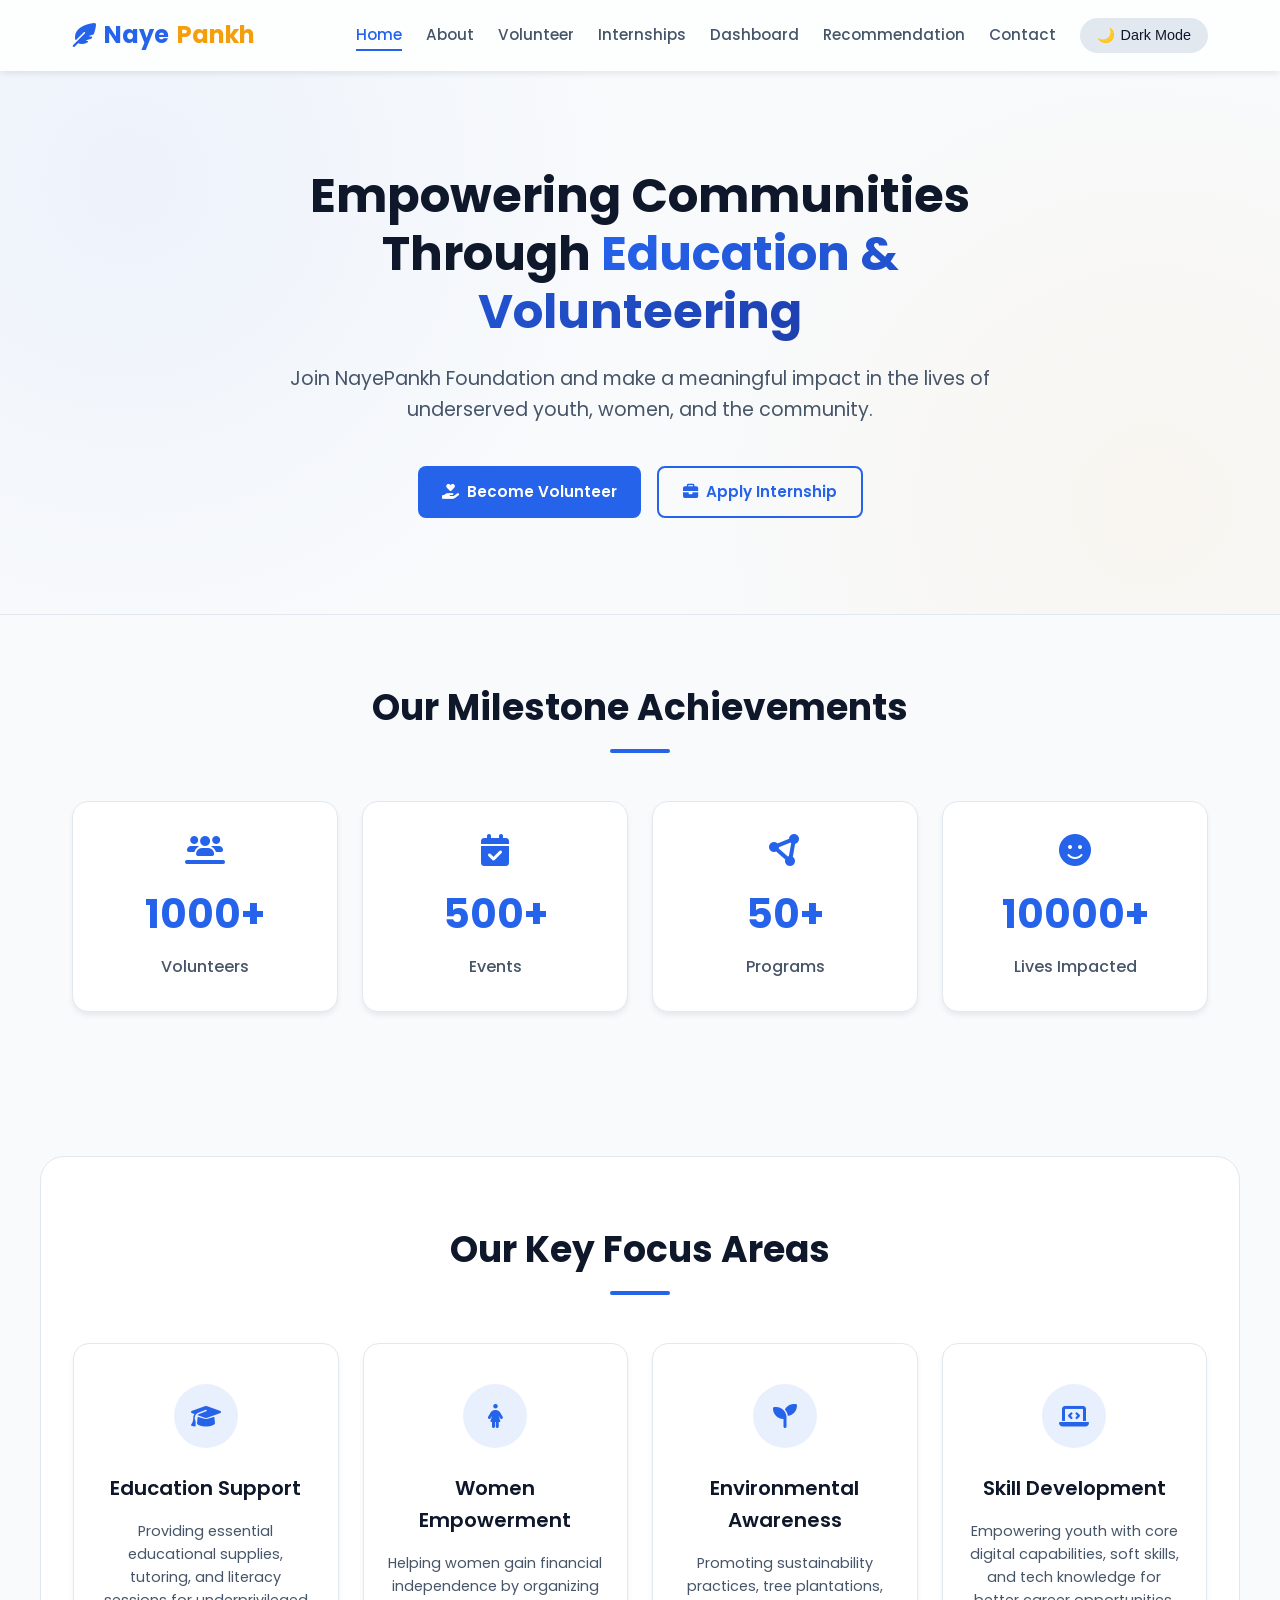
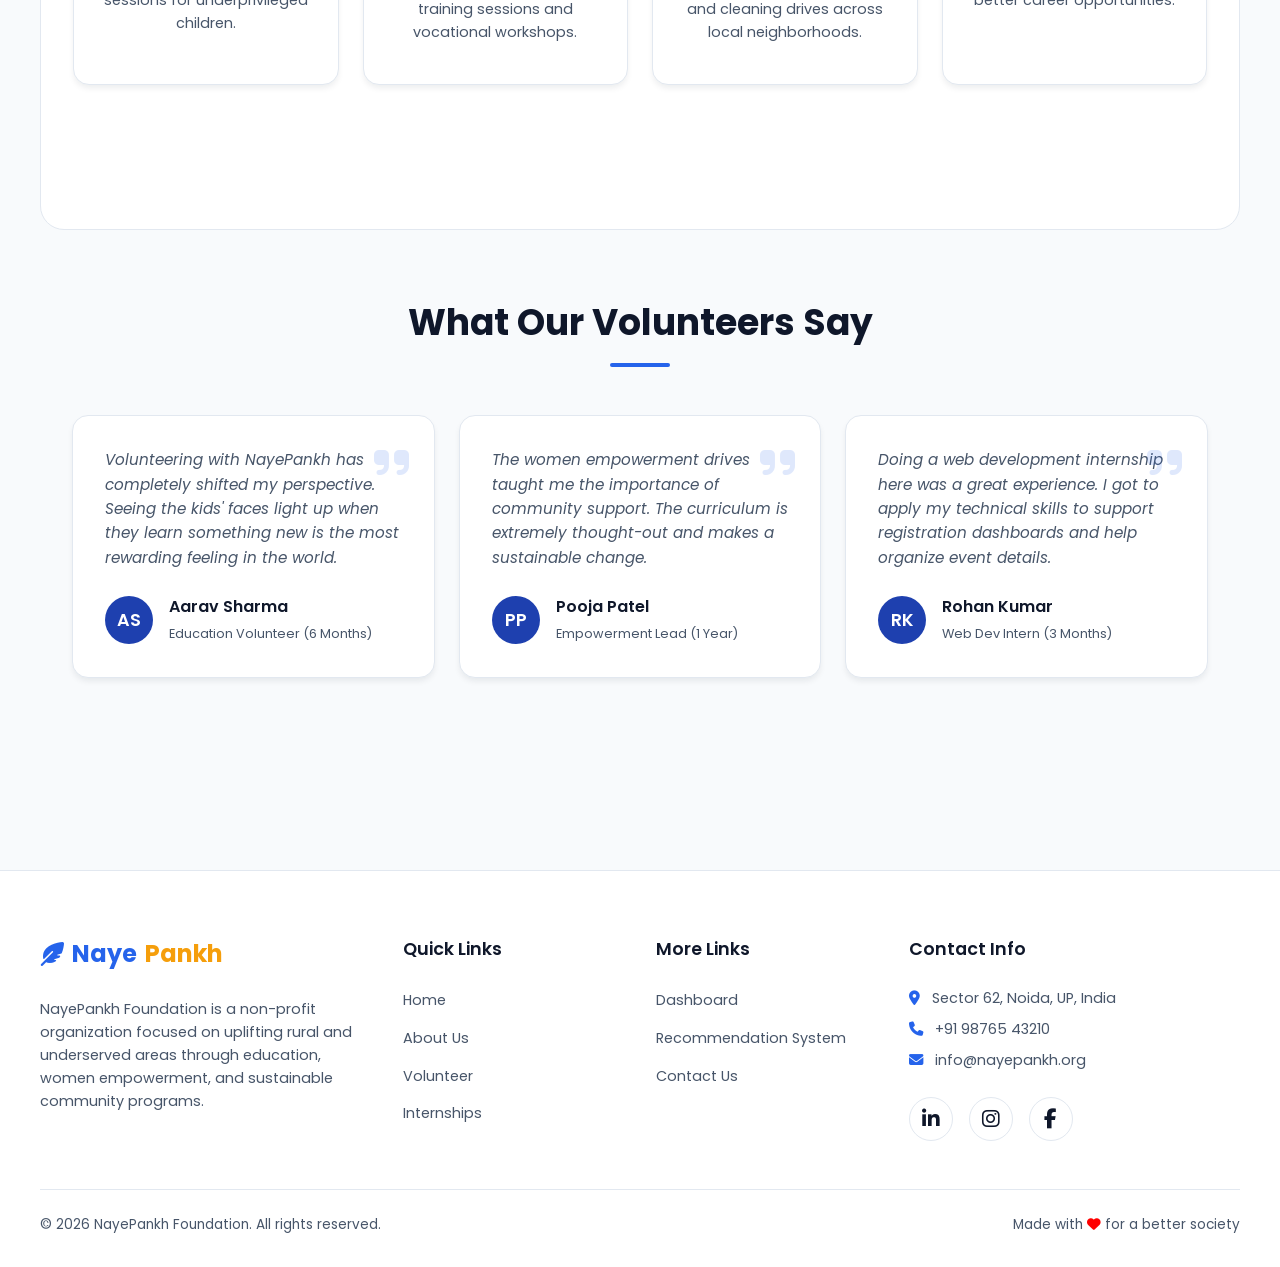
==== index.html @ 159886ed "Add files via upload" ====
<!DOCTYPE html>
<html lang="en">
<head>
  <meta charset="UTF-8">
  <meta name="viewport" content="width=device-width, initial-scale=1.0">
  <title>NayePankh Foundation - Empowering Communities</title>
  <!-- Google Fonts Poppins -->
  <link href="https://fonts.googleapis.com/css2?family=Poppins:wght@300;400;500;600;700&display=swap" rel="stylesheet">
  <!-- FontAwesome for Icons -->
  <link rel="stylesheet" href="https://cdnjs.cloudflare.com/ajax/libs/font-awesome/6.4.0/css/all.min.css">
  <!-- Stylesheets -->
  <link rel="stylesheet" href="css/style.css">
  <!-- Darkmode detection script to prevent FOUC -->
  <script src="js/darkmode.js"></script>
</head>
<body>

  <!-- Navigation Bar -->
  <header class="navbar-container">
    <div class="navbar">
      <div class="logo-container">
        <a href="index.html" class="logo">
          <i class="fa-solid fa-feather-pointed"></i> Naye<span>Pankh</span>
        </a>
      </div>
      
      <button class="mobile-nav-toggle" aria-label="Toggle Navigation">
        <span></span>
        <span></span>
        <span></span>
      </button>

      <nav class="nav-links">
        <a href="index.html" class="nav-link active">Home</a>
        <a href="about.html" class="nav-link">About</a>
        <a href="volunteer.html" class="nav-link">Volunteer</a>
        <a href="internship.html" class="nav-link">Internships</a>
        <a href="dashboard.html" class="nav-link">Dashboard</a>
        <a href="recommendation.html" class="nav-link">Recommendation</a>
        <a href="contact.html" class="nav-link">Contact</a>
        <button class="btn-theme-toggle" id="theme-toggle">
          <span id="theme-toggle-icon">🌙</span> <span id="theme-toggle-text">Dark Mode</span>
        </button>
      </nav>
    </div>
  </header>

  <!-- Hero Section -->
  <section class="hero fade-in">
    <div class="hero-content">
      <h1>Empowering Communities Through <span>Education & Volunteering</span></h1>
      <p>Join NayePankh Foundation and make a meaningful impact in the lives of underserved youth, women, and the community.</p>
      <div class="hero-cta">
        <a href="volunteer.html" class="btn btn-primary"><i class="fa-solid fa-hand-holding-heart"></i> Become Volunteer</a>
        <a href="internship.html" class="btn btn-secondary"><i class="fa-solid fa-briefcase"></i> Apply Internship</a>
      </div>
    </div>
  </section>

  <!-- Statistics Section -->
  <section class="container slide-up">
    <h2 class="section-title">Our Milestone Achievements</h2>
    <div class="stats-grid">
      <div class="stats-card hover-scale">
        <i class="fa-solid fa-users-line" style="font-size: 2rem; color: var(--primary); margin-bottom: 1rem;"></i>
        <h3>1000+</h3>
        <p>Volunteers</p>
      </div>
      <div class="stats-card hover-scale">
        <i class="fa-solid fa-calendar-check" style="font-size: 2rem; color: var(--primary); margin-bottom: 1rem;"></i>
        <h3>500+</h3>
        <p>Events</p>
      </div>
      <div class="stats-card hover-scale">
        <i class="fa-solid fa-circle-nodes" style="font-size: 2rem; color: var(--primary); margin-bottom: 1rem;"></i>
        <h3>50+</h3>
        <p>Programs</p>
      </div>
      <div class="stats-card hover-scale">
        <i class="fa-solid fa-face-smile" style="font-size: 2rem; color: var(--primary); margin-bottom: 1rem;"></i>
        <h3>10000+</h3>
        <p>Lives Impacted</p>
      </div>
    </div>
  </section>

  <!-- Programs Section -->
  <section class="container slide-up" style="background-color: var(--surface); border-radius: 24px; border: 1px solid var(--border-color); padding: 4rem 2rem;">
    <h2 class="section-title">Our Key Focus Areas</h2>
    <div class="programs-grid">
      <div class="program-card hover-scale">
        <div class="icon-wrapper">
          <i class="fa-solid fa-graduation-cap"></i>
        </div>
        <h4>Education Support</h4>
        <p>Providing essential educational supplies, tutoring, and literacy sessions for underprivileged children.</p>
      </div>
      <div class="program-card hover-scale">
        <div class="icon-wrapper">
          <i class="fa-solid fa-person-dress"></i>
        </div>
        <h4>Women Empowerment</h4>
        <p>Helping women gain financial independence by organizing training sessions and vocational workshops.</p>
      </div>
      <div class="program-card hover-scale">
        <div class="icon-wrapper">
          <i class="fa-solid fa-seedling"></i>
        </div>
        <h4>Environmental Awareness</h4>
        <p>Promoting sustainability practices, tree plantations, and cleaning drives across local neighborhoods.</p>
      </div>
      <div class="program-card hover-scale">
        <div class="icon-wrapper">
          <i class="fa-solid fa-laptop-code"></i>
        </div>
        <h4>Skill Development</h4>
        <p>Empowering youth with core digital capabilities, soft skills, and tech knowledge for better career opportunities.</p>
      </div>
    </div>
  </section>

  <!-- Testimonials Section -->
  <section class="container slide-up">
    <h2 class="section-title">What Our Volunteers Say</h2>
    <div class="testimonials-grid">
      
      <div class="testimonial-card hover-scale">
        <span class="quote-icon"><i class="fa-solid fa-quote-right"></i></span>
        <p>Volunteering with NayePankh has completely shifted my perspective. Seeing the kids' faces light up when they learn something new is the most rewarding feeling in the world.</p>
        <div class="testimonial-author">
          <div class="author-avatar">AS</div>
          <div class="author-info">
            <h5>Aarav Sharma</h5>
            <span>Education Volunteer (6 Months)</span>
          </div>
        </div>
      </div>

      <div class="testimonial-card hover-scale">
        <span class="quote-icon"><i class="fa-solid fa-quote-right"></i></span>
        <p>The women empowerment drives taught me the importance of community support. The curriculum is extremely thought-out and makes a sustainable change.</p>
        <div class="testimonial-author">
          <div class="author-avatar">PP</div>
          <div class="author-info">
            <h5>Pooja Patel</h5>
            <span>Empowerment Lead (1 Year)</span>
          </div>
        </div>
      </div>

      <div class="testimonial-card hover-scale">
        <span class="quote-icon"><i class="fa-solid fa-quote-right"></i></span>
        <p>Doing a web development internship here was a great experience. I got to apply my technical skills to support registration dashboards and help organize event details.</p>
        <div class="testimonial-author">
          <div class="author-avatar">RK</div>
          <div class="author-info">
            <h5>Rohan Kumar</h5>
            <span>Web Dev Intern (3 Months)</span>
          </div>
        </div>
      </div>

    </div>
  </section>

  <!-- Footer Section -->
  <footer class="footer-container">
    <div class="footer">
      <div class="footer-col">
        <a href="index.html" class="logo" style="margin-bottom: 1.5rem; display: inline-flex;">
          <i class="fa-solid fa-feather-pointed"></i> Naye<span>Pankh</span>
        </a>
        <p>NayePankh Foundation is a non-profit organization focused on uplifting rural and underserved areas through education, women empowerment, and sustainable community programs.</p>
      </div>
      <div class="footer-col">
        <h4>Quick Links</h4>
        <ul class="footer-links">
          <li><a href="index.html">Home</a></li>
          <li><a href="about.html">About Us</a></li>
          <li><a href="volunteer.html">Volunteer</a></li>
          <li><a href="internship.html">Internships</a></li>
        </ul>
      </div>
      <div class="footer-col">
        <h4>More Links</h4>
        <ul class="footer-links">
          <li><a href="dashboard.html">Dashboard</a></li>
          <li><a href="recommendation.html">Recommendation System</a></li>
          <li><a href="contact.html">Contact Us</a></li>
        </ul>
      </div>
      <div class="footer-col">
        <h4>Contact Info</h4>
        <p style="margin-bottom: 0.5rem;"><i class="fa-solid fa-location-dot" style="color: var(--primary); margin-right: 0.5rem;"></i> Sector 62, Noida, UP, India</p>
        <p style="margin-bottom: 0.5rem;"><i class="fa-solid fa-phone" style="color: var(--primary); margin-right: 0.5rem;"></i> +91 98765 43210</p>
        <p style="margin-bottom: 1rem;"><i class="fa-solid fa-envelope" style="color: var(--primary); margin-right: 0.5rem;"></i> info@nayepankh.org</p>
        <div class="social-links">
          <a href="https://linkedin.com" target="_blank" class="social-btn" aria-label="LinkedIn"><i class="fa-brands fa-linkedin-in"></i></a>
          <a href="https://instagram.com" target="_blank" class="social-btn" aria-label="Instagram"><i class="fa-brands fa-instagram"></i></a>
          <a href="https://facebook.com" target="_blank" class="social-btn" aria-label="Facebook"><i class="fa-brands fa-facebook-f"></i></a>
        </div>
      </div>
    </div>
    <div class="footer-bottom">
      <p>&copy; 2026 NayePankh Foundation. All rights reserved.</p>
      <p>Made with <i class="fa-solid fa-heart" style="color: red;"></i> for a better society</p>
    </div>
  </footer>

  <!-- Scripts -->
  <script src="js/script.js"></script>
</body>
</html>
---- css/style.css ----
/* Custom Fonts */
@import url('https://fonts.googleapis.com/css2?family=Poppins:wght@300;400;500;600;700&display=swap');

/* CSS variables for light theme (default) */
:root {
  --primary: #2563eb;
  --primary-hover: #1d4ed8;
  --secondary: #1e40af;
  --accent: #f59e0b;
  --background: #f8fafc;
  --surface: #ffffff;
  --text-primary: #0f172a;
  --text-secondary: #475569;
  --border-color: #e2e8f0;
  --shadow-color: rgba(15, 23, 42, 0.08);
  --shadow-hover: rgba(37, 99, 235, 0.15);
  --glass-bg: rgba(255, 255, 255, 0.7);
  --glass-border: rgba(255, 255, 255, 0.4);
  --font-family: 'Poppins', sans-serif;
  --transition-speed: 0.3s;
}

/* Dark mode theme overrides */
body.dark-mode {
  --background: #0f172a;
  --surface: #1e293b;
  --text-primary: #f8fafc;
  --text-secondary: #94a3b8;
  --border-color: #334155;
  --shadow-color: rgba(0, 0, 0, 0.25);
  --shadow-hover: rgba(37, 99, 235, 0.25);
  --glass-bg: rgba(30, 41, 59, 0.7);
  --glass-border: rgba(255, 255, 255, 0.1);
}

/* Global Reset */
* {
  margin: 0;
  padding: 0;
  box-sizing: border-box;
}

body {
  font-family: var(--font-family);
  background-color: var(--background);
  color: var(--text-primary);
  line-height: 1.6;
  transition: background-color var(--transition-speed), color var(--transition-speed);
  overflow-x: hidden;
}

a {
  text-decoration: none;
  color: inherit;
}

ul {
  list-style: none;
}

img {
  max-width: 100%;
  height: auto;
  display: block;
}

/* Navigation Bar */
.navbar-container {
  position: sticky;
  top: 0;
  width: 100%;
  z-index: 1000;
  background-color: var(--glass-bg);
  backdrop-filter: blur(12px);
  -webkit-backdrop-filter: blur(12px);
  border-bottom: 1px solid var(--glass-border);
  box-shadow: 0 4px 6px -1px var(--shadow-color);
  transition: background-color var(--transition-speed);
}

.navbar {
  max-width: 1200px;
  margin: 0 auto;
  padding: 1rem 2rem;
  display: flex;
  justify-content: space-between;
  align-items: center;
}

.logo-container {
  display: flex;
  align-items: center;
  gap: 0.5rem;
}

.logo {
  font-weight: 700;
  font-size: 1.5rem;
  color: var(--primary);
  display: flex;
  align-items: center;
  gap: 0.5rem;
}

.logo span {
  color: var(--accent);
}

.nav-links {
  display: flex;
  align-items: center;
  gap: 1.5rem;
}

.nav-link {
  font-size: 0.95rem;
  font-weight: 500;
  color: var(--text-secondary);
  transition: color var(--transition-speed);
  position: relative;
  padding: 0.25rem 0;
}

.nav-link:hover,
.nav-link.active {
  color: var(--primary);
}

.nav-link::after {
  content: '';
  position: absolute;
  bottom: 0;
  left: 0;
  width: 0;
  height: 2px;
  background-color: var(--primary);
  transition: width var(--transition-speed);
}

.nav-link:hover::after,
.nav-link.active::after {
  width: 100%;
}

/* Buttons */
.btn {
  display: inline-flex;
  align-items: center;
  justify-content: center;
  padding: 0.75rem 1.5rem;
  font-size: 0.95rem;
  font-weight: 600;
  border-radius: 8px;
  cursor: pointer;
  transition: all var(--transition-speed);
  border: none;
  gap: 0.5rem;
}

.btn-primary {
  background-color: var(--primary);
  color: #ffffff;
}

.btn-primary:hover {
  background-color: var(--primary-hover);
  box-shadow: 0 4px 12px var(--shadow-hover);
  transform: translateY(-2px);
}

.btn-secondary {
  background-color: transparent;
  color: var(--primary);
  border: 2px solid var(--primary);
}

.btn-secondary:hover {
  background-color: var(--primary);
  color: #ffffff;
  transform: translateY(-2px);
}

.btn-theme-toggle {
  background-color: var(--border-color);
  color: var(--text-primary);
  font-size: 0.9rem;
  padding: 0.5rem 1rem;
  border-radius: 20px;
  border: 1px solid var(--border-color);
  display: flex;
  align-items: center;
  gap: 0.35rem;
}

.btn-theme-toggle:hover {
  opacity: 0.9;
  transform: translateY(-1px);
}

/* Mobile Toggle Hamburger */
.mobile-nav-toggle {
  display: none;
  background: none;
  border: none;
  cursor: pointer;
  padding: 0.5rem;
}

.mobile-nav-toggle span {
  display: block;
  width: 25px;
  height: 3px;
  background-color: var(--text-primary);
  margin: 5px 0;
  transition: all var(--transition-speed);
}

/* Container */
.container {
  max-width: 1200px;
  margin: 0 auto;
  padding: 4rem 2rem;
}

/* Hero Section */
.hero {
  position: relative;
  overflow: hidden;
  padding: 6rem 2rem;
  background: radial-gradient(circle at 10% 20%, rgba(37, 99, 235, 0.05) 0%, transparent 40%),
              radial-gradient(circle at 90% 80%, rgba(245, 158, 11, 0.05) 0%, transparent 40%);
  text-align: center;
  border-bottom: 1px solid var(--border-color);
}

.hero-content {
  max-width: 800px;
  margin: 0 auto;
}

.hero h1 {
  font-size: 3rem;
  font-weight: 700;
  line-height: 1.2;
  margin-bottom: 1.5rem;
  color: var(--text-primary);
}

.hero h1 span {
  background: linear-gradient(135deg, var(--primary), var(--secondary));
  -webkit-background-clip: text;
  -webkit-text-fill-color: transparent;
}

.hero p {
  font-size: 1.2rem;
  color: var(--text-secondary);
  margin-bottom: 2.5rem;
}

.hero-cta {
  display: flex;
  justify-content: center;
  gap: 1rem;
}

/* Stats Cards Grid */
.section-title {
  font-size: 2.25rem;
  font-weight: 700;
  text-align: center;
  margin-bottom: 3rem;
  position: relative;
  padding-bottom: 1rem;
}

.section-title::after {
  content: '';
  position: absolute;
  bottom: 0;
  left: 50%;
  transform: translateX(-50%);
  width: 60px;
  height: 4px;
  background-color: var(--primary);
  border-radius: 2px;
}

.stats-grid {
  display: grid;
  grid-template-columns: repeat(4, 1fr);
  gap: 1.5rem;
  margin-bottom: 5rem;
}

.stats-card {
  background-color: var(--surface);
  border: 1px solid var(--border-color);
  border-radius: 16px;
  padding: 2rem 1.5rem;
  text-align: center;
  box-shadow: 0 4px 6px -1px var(--shadow-color);
  transition: all var(--transition-speed);
}

.stats-card:hover {
  transform: translateY(-8px);
  box-shadow: 0 12px 20px -3px var(--shadow-hover);
  border-color: var(--primary);
}

.stats-card h3 {
  font-size: 2.5rem;
  font-weight: 700;
  color: var(--primary);
  margin-bottom: 0.5rem;
}

.stats-card p {
  font-size: 1rem;
  color: var(--text-secondary);
  font-weight: 500;
}

/* Programs Section */
.programs-grid {
  display: grid;
  grid-template-columns: repeat(4, 1fr);
  gap: 1.5rem;
  margin-bottom: 5rem;
}

.program-card {
  background-color: var(--surface);
  border: 1px solid var(--border-color);
  border-radius: 16px;
  padding: 2.5rem 1.5rem;
  text-align: center;
  box-shadow: 0 4px 6px -1px var(--shadow-color);
  transition: all var(--transition-speed);
  display: flex;
  flex-direction: column;
  align-items: center;
}

.program-card .icon-wrapper {
  width: 64px;
  height: 64px;
  background-color: rgba(37, 99, 235, 0.1);
  color: var(--primary);
  border-radius: 50%;
  display: flex;
  align-items: center;
  justify-content: center;
  font-size: 1.5rem;
  margin-bottom: 1.5rem;
  transition: background-color var(--transition-speed);
}

.program-card:hover .icon-wrapper {
  background-color: var(--primary);
  color: #ffffff;
}

.program-card h4 {
  font-size: 1.25rem;
  font-weight: 600;
  margin-bottom: 1rem;
  color: var(--text-primary);
}

.program-card p {
  font-size: 0.9rem;
  color: var(--text-secondary);
}

/* Testimonials Section */
.testimonials-grid {
  display: grid;
  grid-template-columns: repeat(3, 1fr);
  gap: 1.5rem;
  margin-bottom: 2rem;
}

.testimonial-card {
  background-color: var(--surface);
  border: 1px solid var(--border-color);
  border-radius: 16px;
  padding: 2rem;
  box-shadow: 0 4px 6px -1px var(--shadow-color);
  transition: all var(--transition-speed);
  position: relative;
}

.testimonial-card:hover {
  transform: translateY(-5px);
  box-shadow: 0 10px 15px -3px var(--shadow-hover);
}

.testimonial-card .quote-icon {
  font-size: 2.5rem;
  color: rgba(37, 99, 235, 0.15);
  position: absolute;
  top: 1rem;
  right: 1.5rem;
}

.testimonial-card p {
  font-size: 0.95rem;
  color: var(--text-secondary);
  font-style: italic;
  margin-bottom: 1.5rem;
}

.testimonial-author {
  display: flex;
  align-items: center;
  gap: 1rem;
}

.author-avatar {
  width: 48px;
  height: 48px;
  border-radius: 50%;
  background-color: var(--secondary);
  color: #ffffff;
  display: flex;
  align-items: center;
  justify-content: center;
  font-weight: 600;
  font-size: 1.1rem;
}

.author-info h5 {
  font-size: 1rem;
  font-weight: 600;
  color: var(--text-primary);
}

.author-info span {
  font-size: 0.8rem;
  color: var(--text-secondary);
}

/* Forms (Volunteer / Internship / Contact) */
.form-container {
  max-width: 650px;
  margin: 0 auto;
  background-color: var(--surface);
  border: 1px solid var(--border-color);
  border-radius: 20px;
  padding: 3rem;
  box-shadow: 0 10px 25px -5px var(--shadow-color);
}

.form-title {
  text-align: center;
  margin-bottom: 2rem;
}

.form-group {
  margin-bottom: 1.5rem;
}

.form-group label {
  display: block;
  font-size: 0.9rem;
  font-weight: 600;
  margin-bottom: 0.5rem;
  color: var(--text-primary);
}

.form-control {
  width: 100%;
  padding: 0.75rem 1rem;
  font-size: 0.95rem;
  border-radius: 8px;
  border: 1px solid var(--border-color);
  background-color: var(--background);
  color: var(--text-primary);
  font-family: var(--font-family);
  transition: border-color var(--transition-speed), box-shadow var(--transition-speed);
}

.form-control:focus {
  outline: none;
  border-color: var(--primary);
  box-shadow: 0 0 0 3px rgba(37, 99, 235, 0.15);
}

textarea.form-control {
  resize: vertical;
  min-height: 120px;
}

/* Dashboard Page styles */
.dashboard-grid {
  display: grid;
  grid-template-columns: repeat(4, 1fr);
  gap: 1.5rem;
  margin-bottom: 3rem;
}

.chart-row {
  display: grid;
  grid-template-columns: 1fr 1fr;
  gap: 2rem;
  margin-top: 2rem;
}

.chart-card {
  background-color: var(--surface);
  border: 1px solid var(--border-color);
  border-radius: 20px;
  padding: 2rem;
  box-shadow: 0 4px 6px -1px var(--shadow-color);
  height: 400px;
  display: flex;
  flex-direction: column;
}

.chart-card h4 {
  font-size: 1.15rem;
  font-weight: 600;
  margin-bottom: 1.5rem;
  color: var(--text-primary);
}

.chart-wrapper {
  position: relative;
  flex-grow: 1;
  height: calc(100% - 40px);
}

/* Recommendation Page styles */
.rec-card {
  max-width: 700px;
  margin: 0 auto;
  background-color: var(--surface);
  border: 1px solid var(--border-color);
  border-radius: 20px;
  padding: 3rem;
  box-shadow: 0 10px 25px -5px var(--shadow-color);
}

.rec-result {
  margin-top: 2.5rem;
  padding: 2rem;
  background-color: var(--background);
  border-radius: 12px;
  border-left: 6px solid var(--accent);
  display: none;
  animation: slideUp 0.4s ease-out forwards;
}

.rec-result.active {
  display: block;
}

.rec-result-title {
  font-size: 1.4rem;
  font-weight: 700;
  color: var(--primary);
  margin-bottom: 0.5rem;
}

/* Contact Page Grid */
.contact-layout {
  display: grid;
  grid-template-columns: 1.2fr 1fr;
  gap: 3rem;
}

.contact-info-cards {
  display: flex;
  flex-direction: column;
  gap: 1.5rem;
}

.contact-info-card {
  background-color: var(--surface);
  border: 1px solid var(--border-color);
  border-radius: 16px;
  padding: 2rem;
  box-shadow: 0 4px 6px -1px var(--shadow-color);
  display: flex;
  align-items: flex-start;
  gap: 1.25rem;
}

.contact-info-card .info-icon {
  font-size: 1.5rem;
  color: var(--primary);
  padding: 0.75rem;
  background-color: rgba(37, 99, 235, 0.1);
  border-radius: 12px;
}

.contact-info-card h4 {
  font-size: 1.1rem;
  font-weight: 600;
  margin-bottom: 0.25rem;
}

.contact-info-card p,
.contact-info-card a {
  font-size: 0.9rem;
  color: var(--text-secondary);
}

.social-links {
  display: flex;
  gap: 1rem;
  margin-top: 1.5rem;
}

.social-btn {
  width: 44px;
  height: 44px;
  background-color: var(--surface);
  border: 1px solid var(--border-color);
  border-radius: 50%;
  display: flex;
  align-items: center;
  justify-content: center;
  color: var(--text-primary);
  font-size: 1.25rem;
  transition: all var(--transition-speed);
}

.social-btn:hover {
  background-color: var(--primary);
  color: #ffffff;
  border-color: var(--primary);
  transform: translateY(-3px);
}

/* About Us Layout */
.about-sections {
  display: flex;
  flex-direction: column;
  gap: 4rem;
}

.about-row {
  display: grid;
  grid-template-columns: 1fr 1fr;
  gap: 3rem;
  align-items: center;
}

.about-text h3 {
  font-size: 2rem;
  font-weight: 700;
  margin-bottom: 1rem;
  color: var(--text-primary);
}

.about-text p {
  color: var(--text-secondary);
  font-size: 1.05rem;
  margin-bottom: 1.5rem;
}

/* Footer Section */
.footer-container {
  background-color: var(--surface);
  border-top: 1px solid var(--border-color);
  padding: 4rem 2rem 2rem;
  margin-top: 6rem;
  transition: background-color var(--transition-speed);
}

.footer {
  max-width: 1200px;
  margin: 0 auto;
  display: grid;
  grid-template-columns: 1.5fr 1fr 1fr 1.5fr;
  gap: 2rem;
}

.footer-col h4 {
  font-size: 1.1rem;
  font-weight: 600;
  margin-bottom: 1.5rem;
  color: var(--text-primary);
}

.footer-col p {
  font-size: 0.9rem;
  color: var(--text-secondary);
  line-height: 1.6;
}

.footer-links li {
  margin-bottom: 0.75rem;
}

.footer-links a {
  font-size: 0.9rem;
  color: var(--text-secondary);
  transition: color var(--transition-speed);
}

.footer-links a:hover {
  color: var(--primary);
  padding-left: 4px;
}

.footer-bottom {
  max-width: 1200px;
  margin: 3rem auto 0;
  padding-top: 1.5rem;
  border-top: 1px solid var(--border-color);
  display: flex;
  justify-content: space-between;
  align-items: center;
  font-size: 0.85rem;
  color: var(--text-secondary);
}

/* Animations */
.fade-in {
  opacity: 0;
  transform: translateY(0);
  transition: opacity 0.6s ease-out, transform 0.6s ease-out;
}

.slide-up {
  opacity: 0;
  transform: translateY(30px);
  transition: opacity 0.8s ease-out, transform 0.8s ease-out;
}

.fade-in.appear,
.slide-up.appear {
  opacity: 1;
  transform: translateY(0);
}

.hover-scale {
  transition: transform var(--transition-speed);
}

.hover-scale:hover {
  transform: scale(1.05);
}

@keyframes slideUp {
  from {
    opacity: 0;
    transform: translateY(20px);
  }
  to {
    opacity: 1;
    transform: translateY(0);
  }
}

/* Responsive Design Queries (Phase 11) */
@media (max-width: 1024px) {
  .stats-grid,
  .programs-grid {
    grid-template-columns: repeat(2, 1fr);
  }

  .testimonials-grid {
    grid-template-columns: 1fr 1fr;
  }

  .dashboard-grid {
    grid-template-columns: repeat(2, 1fr);
  }

  .chart-row {
    grid-template-columns: 1fr;
  }

  .footer {
    grid-template-columns: 1fr 1fr;
    gap: 3rem;
  }
}

@media (max-width: 768px) {
  /* Phase 11: mobile navbar */
  .navbar {
    padding: 1rem 1.5rem;
    flex-wrap: wrap;
  }

  .mobile-nav-toggle {
    display: block;
  }

  .mobile-nav-toggle.active span:nth-child(1) {
    transform: translateY(8px) rotate(45deg);
  }

  .mobile-nav-toggle.active span:nth-child(2) {
    opacity: 0;
  }

  .mobile-nav-toggle.active span:nth-child(3) {
    transform: translateY(-8px) rotate(-45deg);
  }

  .nav-links {
    display: none;
    flex-direction: column;
    width: 100%;
    margin-top: 1rem;
    padding-top: 1rem;
    border-top: 1px solid var(--border-color);
    text-align: center;
  }

  .nav-links.active {
    display: flex;
  }

  /* Phase 11: cards display 1fr */
  .stats-grid,
  .programs-grid,
  .testimonials-grid,
  .dashboard-grid {
    grid-template-columns: 1fr;
  }

  .hero h1 {
    font-size: 2.25rem;
  }

  .hero-cta {
    flex-direction: column;
    align-items: center;
  }

  .hero-cta .btn {
    width: 100%;
    max-width: 280px;
  }

  .about-row,
  .contact-layout {
    grid-template-columns: 1fr;
  }

  .form-container,
  .rec-card {
    padding: 2rem 1.5rem;
  }

  .footer {
    grid-template-columns: 1fr;
    gap: 2rem;
  }

  .footer-bottom {
    flex-direction: column;
    gap: 1rem;
    text-align: center;
  }
}

/* Toast Notifications */
.toast-notification {
  position: fixed;
  bottom: 2rem;
  right: 2rem;
  background-color: var(--surface);
  border: 1px solid var(--primary);
  border-left: 5px solid var(--primary);
  box-shadow: 0 10px 15px -3px var(--shadow-color);
  padding: 1rem 1.5rem;
  border-radius: 8px;
  color: var(--text-primary);
  font-weight: 500;
  display: flex;
  align-items: center;
  gap: 0.75rem;
  z-index: 2000;
  animation: slideUp 0.3s ease-out;
}

.toast-success {
  border-color: #10b981;
  border-left-color: #10b981;
}

.toast-success i {
  color: #10b981;
}

.toast-error {
  border-color: #ef4444;
  border-left-color: #ef4444;
}

.toast-error i {
  color: #ef4444;
}
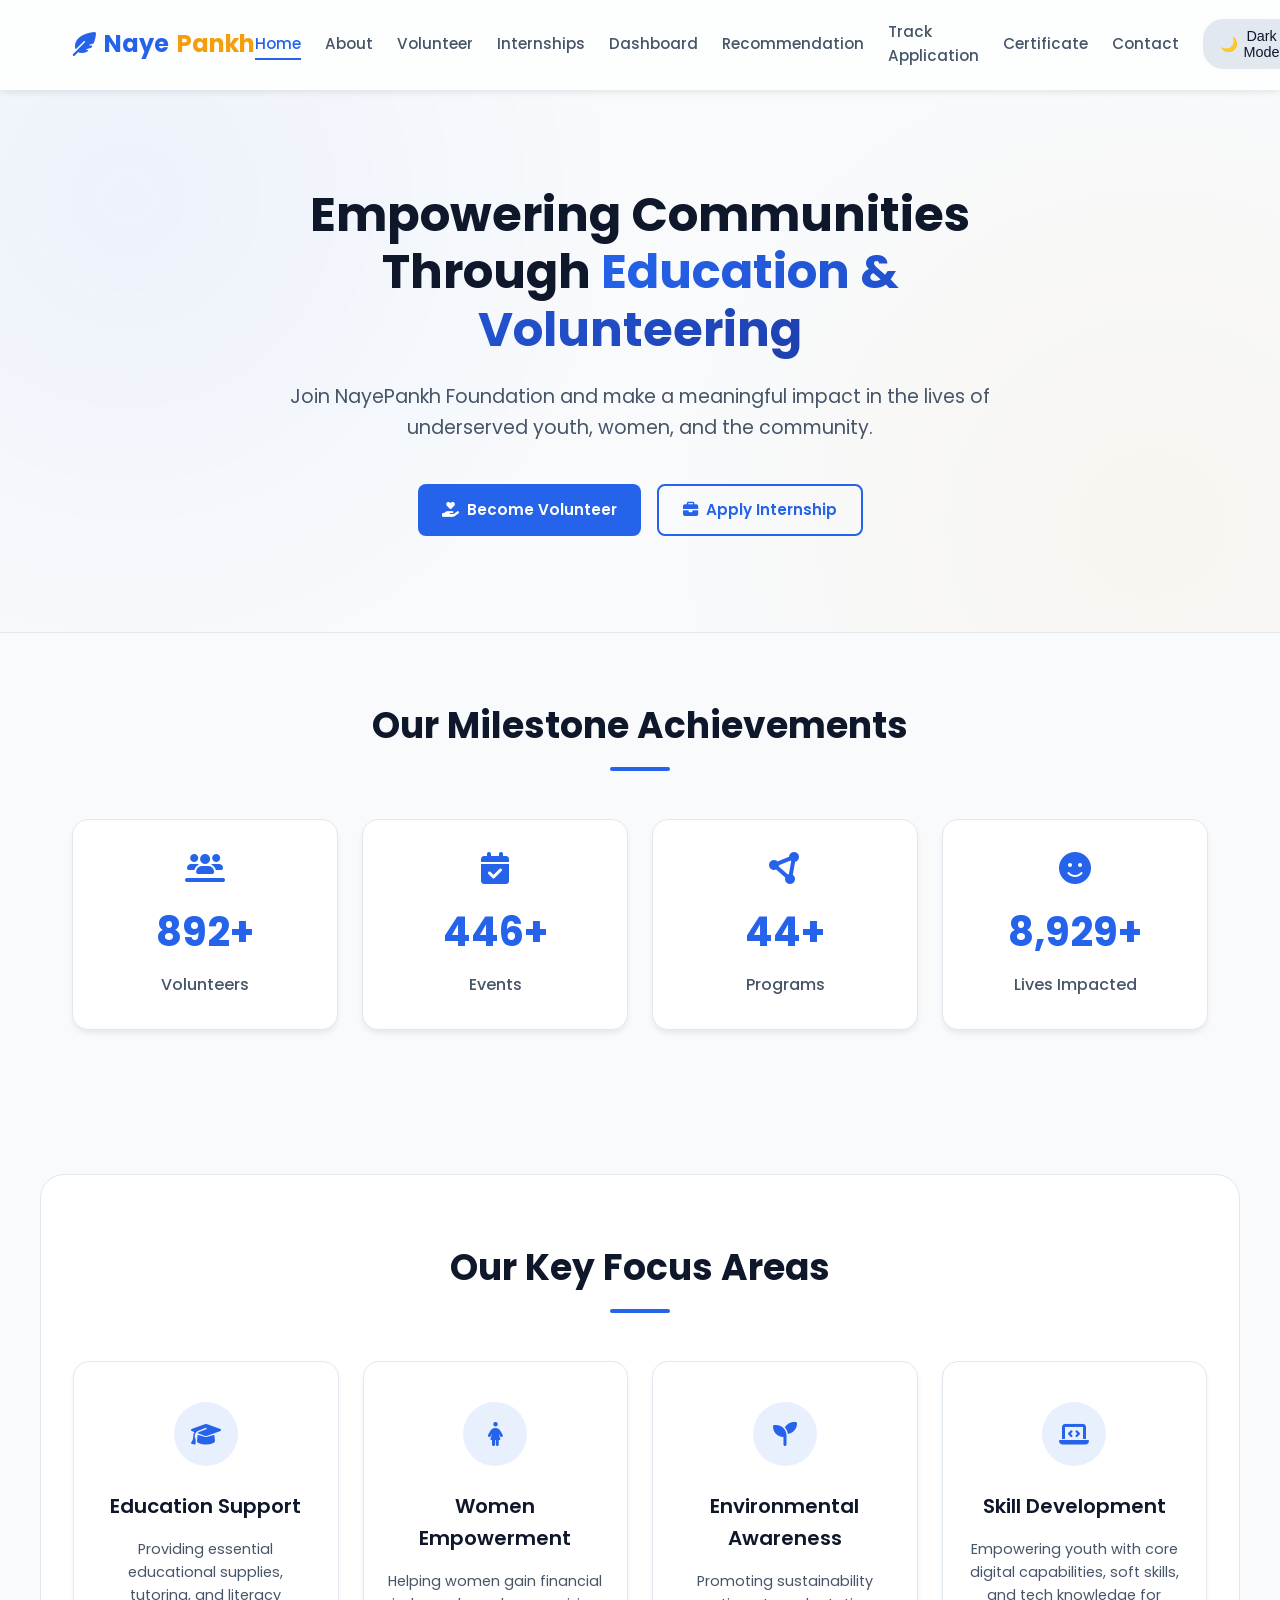
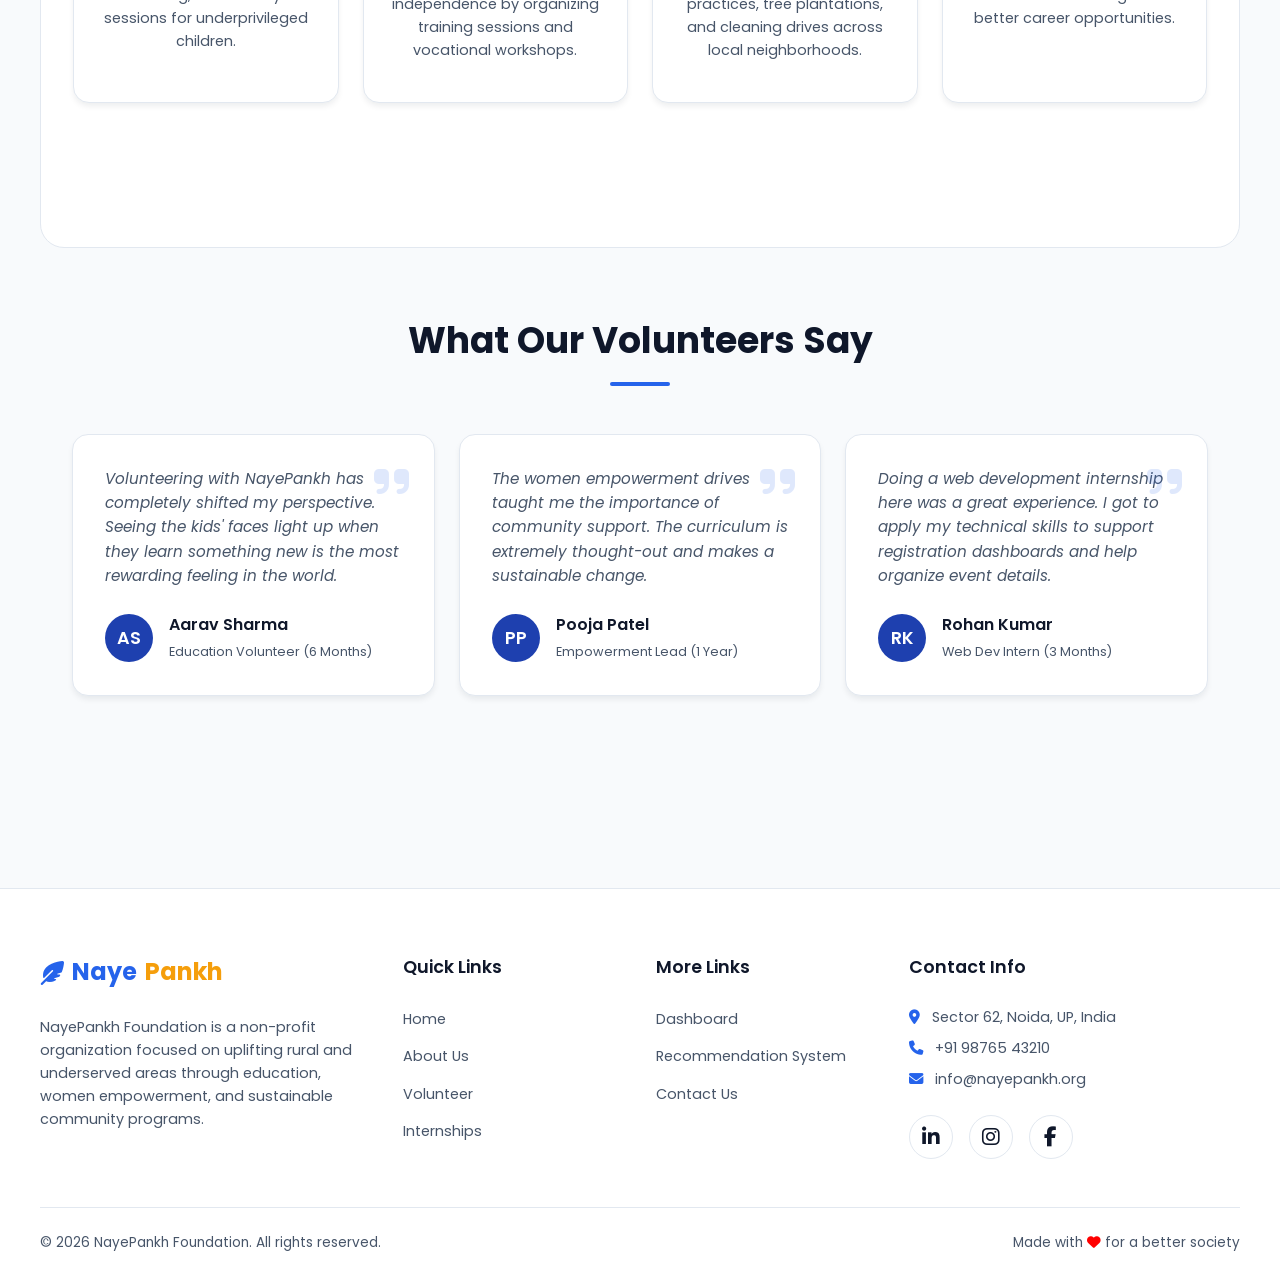
==== commit cd57e512: "Add files via upload" ====
--- a/index.html
+++ b/index.html
@@ -37,6 +37,8 @@
         <a href="internship.html" class="nav-link">Internships</a>
         <a href="dashboard.html" class="nav-link">Dashboard</a>
         <a href="recommendation.html" class="nav-link">Recommendation</a>
+        <a href="tracker.html" class="nav-link">Track Application</a>
+        <a href="certificate.html" class="nav-link">Certificate</a>
         <a href="contact.html" class="nav-link">Contact</a>
         <button class="btn-theme-toggle" id="theme-toggle">
           <span id="theme-toggle-icon">🌙</span> <span id="theme-toggle-text">Dark Mode</span>
@@ -63,22 +65,22 @@
     <div class="stats-grid">
       <div class="stats-card hover-scale">
         <i class="fa-solid fa-users-line" style="font-size: 2rem; color: var(--primary); margin-bottom: 1rem;"></i>
-        <h3>1000+</h3>
+        <h3 data-counter data-target="1000+">1000+</h3>
         <p>Volunteers</p>
       </div>
       <div class="stats-card hover-scale">
         <i class="fa-solid fa-calendar-check" style="font-size: 2rem; color: var(--primary); margin-bottom: 1rem;"></i>
-        <h3>500+</h3>
+        <h3 data-counter data-target="500+">500+</h3>
         <p>Events</p>
       </div>
       <div class="stats-card hover-scale">
         <i class="fa-solid fa-circle-nodes" style="font-size: 2rem; color: var(--primary); margin-bottom: 1rem;"></i>
-        <h3>50+</h3>
+        <h3 data-counter data-target="50+">50+</h3>
         <p>Programs</p>
       </div>
       <div class="stats-card hover-scale">
         <i class="fa-solid fa-face-smile" style="font-size: 2rem; color: var(--primary); margin-bottom: 1rem;"></i>
-        <h3>10000+</h3>
+        <h3 data-counter data-target="10000+">10000+</h3>
         <p>Lives Impacted</p>
       </div>
     </div>
--- a/css/style.css
+++ b/css/style.css
@@ -900,3 +900,732 @@
 .toast-error i {
   color: #ef4444;
 }
+
+/* =========================================================================
+   FEATURE 1: Animated Counter Numbers
+   ========================================================================= */
+.counter-num {
+  display: inline-block;
+  transition: transform 0.2s;
+}
+
+/* =========================================================================
+   FEATURE 2: Internship Role Cards
+   ========================================================================= */
+.roles-showcase {
+  display: grid;
+  grid-template-columns: repeat(3, 1fr);
+  gap: 1.25rem;
+  margin-bottom: 3rem;
+}
+
+.role-card {
+  background-color: var(--surface);
+  border: 2px solid var(--border-color);
+  border-radius: 16px;
+  padding: 1.5rem;
+  cursor: pointer;
+  transition: all 0.3s ease;
+  position: relative;
+  overflow: hidden;
+}
+
+.role-card::before {
+  content: '';
+  position: absolute;
+  top: 0; left: 0; right: 0;
+  height: 4px;
+  background: linear-gradient(90deg, var(--primary), var(--accent));
+  transform: scaleX(0);
+  transform-origin: left;
+  transition: transform 0.3s ease;
+}
+
+.role-card:hover::before,
+.role-card.selected::before {
+  transform: scaleX(1);
+}
+
+.role-card:hover {
+  border-color: var(--primary);
+  box-shadow: 0 8px 24px var(--shadow-hover);
+  transform: translateY(-4px);
+}
+
+.role-card.selected {
+  border-color: var(--primary);
+  background: linear-gradient(135deg, rgba(37,99,235,0.05) 0%, rgba(245,158,11,0.03) 100%);
+  box-shadow: 0 8px 24px var(--shadow-hover);
+}
+
+.role-card .role-icon {
+  width: 48px;
+  height: 48px;
+  background: rgba(37,99,235,0.1);
+  border-radius: 12px;
+  display: flex;
+  align-items: center;
+  justify-content: center;
+  font-size: 1.3rem;
+  color: var(--primary);
+  margin-bottom: 1rem;
+  transition: all 0.3s;
+}
+
+.role-card:hover .role-icon,
+.role-card.selected .role-icon {
+  background: var(--primary);
+  color: #fff;
+}
+
+.role-card h4 {
+  font-size: 1rem;
+  font-weight: 600;
+  color: var(--text-primary);
+  margin-bottom: 0.5rem;
+}
+
+.role-card .role-tags {
+  display: flex;
+  flex-wrap: wrap;
+  gap: 0.4rem;
+  margin-top: 0.75rem;
+}
+
+.role-tag {
+  background: rgba(37,99,235,0.08);
+  color: var(--primary);
+  font-size: 0.72rem;
+  font-weight: 600;
+  padding: 0.2rem 0.6rem;
+  border-radius: 20px;
+  letter-spacing: 0.02em;
+}
+
+.role-card .role-meta {
+  font-size: 0.8rem;
+  color: var(--text-secondary);
+  margin-top: 0.5rem;
+  display: flex;
+  gap: 1rem;
+}
+
+.role-card .role-meta span {
+  display: flex;
+  align-items: center;
+  gap: 0.3rem;
+}
+
+.role-card .selected-badge {
+  position: absolute;
+  top: 0.75rem;
+  right: 0.75rem;
+  width: 24px;
+  height: 24px;
+  background: var(--primary);
+  border-radius: 50%;
+  display: flex;
+  align-items: center;
+  justify-content: center;
+  color: #fff;
+  font-size: 0.75rem;
+  opacity: 0;
+  transform: scale(0);
+  transition: all 0.25s ease;
+}
+
+.role-card.selected .selected-badge {
+  opacity: 1;
+  transform: scale(1);
+}
+
+/* =========================================================================
+   FEATURE 2b: Multi-Step Form Progress
+   ========================================================================= */
+.step-progress {
+  display: flex;
+  align-items: center;
+  justify-content: center;
+  margin-bottom: 2.5rem;
+  gap: 0;
+}
+
+.step-item {
+  display: flex;
+  flex-direction: column;
+  align-items: center;
+  position: relative;
+  flex: 1;
+}
+
+.step-circle {
+  width: 40px;
+  height: 40px;
+  border-radius: 50%;
+  background: var(--border-color);
+  color: var(--text-secondary);
+  display: flex;
+  align-items: center;
+  justify-content: center;
+  font-weight: 700;
+  font-size: 0.9rem;
+  transition: all 0.4s ease;
+  z-index: 1;
+  position: relative;
+}
+
+.step-item.active .step-circle {
+  background: var(--primary);
+  color: #fff;
+  box-shadow: 0 0 0 4px rgba(37,99,235,0.2);
+}
+
+.step-item.completed .step-circle {
+  background: #10b981;
+  color: #fff;
+}
+
+.step-label {
+  font-size: 0.72rem;
+  font-weight: 600;
+  color: var(--text-secondary);
+  margin-top: 0.4rem;
+  text-align: center;
+  white-space: nowrap;
+}
+
+.step-item.active .step-label {
+  color: var(--primary);
+}
+
+.step-item.completed .step-label {
+  color: #10b981;
+}
+
+.step-connector {
+  height: 2px;
+  flex: 1;
+  background: var(--border-color);
+  position: relative;
+  top: -12px;
+  transition: background 0.4s;
+}
+
+.step-connector.done {
+  background: #10b981;
+}
+
+.form-step {
+  display: none;
+  animation: fadeStepIn 0.35s ease-out;
+}
+
+.form-step.active {
+  display: block;
+}
+
+@keyframes fadeStepIn {
+  from { opacity: 0; transform: translateX(20px); }
+  to { opacity: 1; transform: translateX(0); }
+}
+
+.step-nav {
+  display: flex;
+  justify-content: space-between;
+  margin-top: 2rem;
+  gap: 1rem;
+}
+
+.step-nav .btn {
+  flex: 1;
+}
+
+/* =========================================================================
+   FEATURE 3: Certificate Generator
+   ========================================================================= */
+.certificate-page {
+  max-width: 900px;
+  margin: 0 auto;
+}
+
+.cert-controls {
+  background: var(--surface);
+  border: 1px solid var(--border-color);
+  border-radius: 20px;
+  padding: 2.5rem;
+  margin-bottom: 2rem;
+  box-shadow: 0 8px 24px var(--shadow-color);
+}
+
+.cert-controls h2 {
+  font-size: 1.8rem;
+  font-weight: 700;
+  margin-bottom: 0.5rem;
+}
+
+.cert-controls .subtitle {
+  color: var(--text-secondary);
+  margin-bottom: 2rem;
+}
+
+.cert-form-row {
+  display: grid;
+  grid-template-columns: 1fr 1fr;
+  gap: 1.5rem;
+  margin-bottom: 1.5rem;
+}
+
+.cert-canvas-wrapper {
+  background: var(--surface);
+  border: 1px solid var(--border-color);
+  border-radius: 20px;
+  padding: 2rem;
+  text-align: center;
+  box-shadow: 0 8px 24px var(--shadow-color);
+}
+
+.cert-canvas-wrapper h3 {
+  font-size: 1.1rem;
+  font-weight: 600;
+  margin-bottom: 1.5rem;
+  color: var(--text-secondary);
+}
+
+#certificateCanvas {
+  border-radius: 12px;
+  max-width: 100%;
+  box-shadow: 0 4px 24px rgba(0,0,0,0.12);
+}
+
+.cert-download-btn {
+  margin-top: 1.5rem;
+}
+
+/* =========================================================================
+   FEATURE 4: Application Status Tracker
+   ========================================================================= */
+.tracker-container {
+  max-width: 800px;
+  margin: 0 auto;
+}
+
+.tracker-search-card {
+  background: var(--surface);
+  border: 1px solid var(--border-color);
+  border-radius: 20px;
+  padding: 2.5rem;
+  margin-bottom: 2rem;
+  box-shadow: 0 8px 24px var(--shadow-color);
+  text-align: center;
+}
+
+.tracker-search-card h2 {
+  font-size: 1.8rem;
+  font-weight: 700;
+  margin-bottom: 0.5rem;
+}
+
+.tracker-search-card p {
+  color: var(--text-secondary);
+  margin-bottom: 2rem;
+}
+
+.tracker-input-row {
+  display: flex;
+  gap: 1rem;
+  max-width: 500px;
+  margin: 0 auto;
+}
+
+.tracker-result {
+  background: var(--surface);
+  border: 1px solid var(--border-color);
+  border-radius: 20px;
+  padding: 2.5rem;
+  box-shadow: 0 8px 24px var(--shadow-color);
+  display: none;
+  animation: slideUp 0.4s ease-out;
+}
+
+.tracker-result.active {
+  display: block;
+}
+
+.tracker-applicant-info {
+  display: grid;
+  grid-template-columns: repeat(3, 1fr);
+  gap: 1rem;
+  padding: 1.5rem;
+  background: var(--background);
+  border-radius: 12px;
+  margin-bottom: 2.5rem;
+}
+
+.tracker-info-item {
+  text-align: center;
+}
+
+.tracker-info-item .label {
+  font-size: 0.75rem;
+  font-weight: 600;
+  color: var(--text-secondary);
+  text-transform: uppercase;
+  letter-spacing: 0.05em;
+  margin-bottom: 0.25rem;
+}
+
+.tracker-info-item .value {
+  font-size: 0.95rem;
+  font-weight: 600;
+  color: var(--text-primary);
+}
+
+/* Application Status Stepper */
+.status-stepper {
+  position: relative;
+  padding: 1.5rem 0;
+}
+
+.status-stepper::before {
+  content: '';
+  position: absolute;
+  left: 24px;
+  top: 2rem;
+  bottom: 2rem;
+  width: 2px;
+  background: var(--border-color);
+}
+
+.status-step {
+  display: flex;
+  align-items: flex-start;
+  gap: 1.5rem;
+  margin-bottom: 2rem;
+  position: relative;
+}
+
+.status-step:last-child {
+  margin-bottom: 0;
+}
+
+.status-step-icon {
+  width: 48px;
+  height: 48px;
+  border-radius: 50%;
+  border: 2px solid var(--border-color);
+  background: var(--surface);
+  display: flex;
+  align-items: center;
+  justify-content: center;
+  font-size: 1.1rem;
+  flex-shrink: 0;
+  z-index: 1;
+  transition: all 0.4s ease;
+}
+
+.status-step.done .status-step-icon {
+  background: #10b981;
+  border-color: #10b981;
+  color: #fff;
+}
+
+.status-step.current .status-step-icon {
+  background: var(--primary);
+  border-color: var(--primary);
+  color: #fff;
+  box-shadow: 0 0 0 6px rgba(37,99,235,0.15);
+  animation: pulse-ring 1.5s ease infinite;
+}
+
+.status-step.pending .status-step-icon {
+  color: var(--text-secondary);
+}
+
+@keyframes pulse-ring {
+  0% { box-shadow: 0 0 0 0 rgba(37,99,235,0.4); }
+  70% { box-shadow: 0 0 0 10px rgba(37,99,235,0); }
+  100% { box-shadow: 0 0 0 0 rgba(37,99,235,0); }
+}
+
+.status-step-content {
+  padding-top: 0.6rem;
+  flex: 1;
+}
+
+.status-step-content h4 {
+  font-size: 1rem;
+  font-weight: 600;
+  color: var(--text-primary);
+  margin-bottom: 0.25rem;
+}
+
+.status-step-content p {
+  font-size: 0.85rem;
+  color: var(--text-secondary);
+}
+
+.status-badge {
+  display: inline-flex;
+  align-items: center;
+  gap: 0.3rem;
+  padding: 0.25rem 0.75rem;
+  border-radius: 20px;
+  font-size: 0.75rem;
+  font-weight: 700;
+  margin-top: 0.4rem;
+}
+
+.status-badge.done { background: rgba(16,185,129,0.1); color: #10b981; }
+.status-badge.current { background: rgba(37,99,235,0.1); color: var(--primary); }
+.status-badge.pending { background: var(--background); color: var(--text-secondary); }
+
+/* =========================================================================
+   FEATURE 5: Enhanced Dashboard — Applicants Table
+   ========================================================================= */
+.table-card {
+  background: var(--surface);
+  border: 1px solid var(--border-color);
+  border-radius: 20px;
+  padding: 2rem;
+  box-shadow: 0 4px 6px var(--shadow-color);
+  margin-top: 2rem;
+}
+
+.table-card-header {
+  display: flex;
+  justify-content: space-between;
+  align-items: center;
+  margin-bottom: 1.5rem;
+  flex-wrap: wrap;
+  gap: 1rem;
+}
+
+.table-card-header h4 {
+  font-size: 1.15rem;
+  font-weight: 600;
+  color: var(--text-primary);
+  display: flex;
+  align-items: center;
+  gap: 0.5rem;
+}
+
+.table-search-row {
+  display: flex;
+  gap: 0.75rem;
+  align-items: center;
+}
+
+.table-search-input {
+  padding: 0.5rem 1rem;
+  border: 1px solid var(--border-color);
+  border-radius: 8px;
+  background: var(--background);
+  color: var(--text-primary);
+  font-family: var(--font-family);
+  font-size: 0.85rem;
+  width: 220px;
+  transition: border-color 0.3s;
+}
+
+.table-search-input:focus {
+  outline: none;
+  border-color: var(--primary);
+}
+
+.btn-export {
+  display: inline-flex;
+  align-items: center;
+  gap: 0.4rem;
+  padding: 0.5rem 1rem;
+  background: #10b981;
+  color: #fff;
+  border: none;
+  border-radius: 8px;
+  font-size: 0.82rem;
+  font-weight: 600;
+  cursor: pointer;
+  font-family: var(--font-family);
+  transition: all 0.3s;
+}
+
+.btn-export:hover {
+  background: #059669;
+  transform: translateY(-1px);
+}
+
+.data-table {
+  width: 100%;
+  border-collapse: collapse;
+  font-size: 0.875rem;
+}
+
+.data-table th {
+  text-align: left;
+  padding: 0.75rem 1rem;
+  font-size: 0.75rem;
+  font-weight: 700;
+  text-transform: uppercase;
+  letter-spacing: 0.05em;
+  color: var(--text-secondary);
+  background: var(--background);
+  border-bottom: 1px solid var(--border-color);
+  cursor: pointer;
+  user-select: none;
+  white-space: nowrap;
+}
+
+.data-table th:hover {
+  color: var(--primary);
+}
+
+.data-table td {
+  padding: 0.85rem 1rem;
+  border-bottom: 1px solid var(--border-color);
+  color: var(--text-primary);
+  vertical-align: middle;
+}
+
+.data-table tr:last-child td {
+  border-bottom: none;
+}
+
+.data-table tr:hover td {
+  background: rgba(37,99,235,0.03);
+}
+
+.table-role-badge {
+  display: inline-flex;
+  align-items: center;
+  padding: 0.2rem 0.65rem;
+  background: rgba(37,99,235,0.08);
+  color: var(--primary);
+  border-radius: 12px;
+  font-size: 0.78rem;
+  font-weight: 600;
+}
+
+.table-empty {
+  text-align: center;
+  padding: 3rem 1rem;
+  color: var(--text-secondary);
+}
+
+.table-empty i {
+  font-size: 2.5rem;
+  margin-bottom: 1rem;
+  display: block;
+  opacity: 0.4;
+}
+
+/* =========================================================================
+   FEATURE 6: FAQ Accordion
+   ========================================================================= */
+.faq-section {
+  max-width: 750px;
+  margin: 0 auto;
+}
+
+.faq-item {
+  background: var(--surface);
+  border: 1px solid var(--border-color);
+  border-radius: 14px;
+  margin-bottom: 0.75rem;
+  overflow: hidden;
+  transition: box-shadow 0.3s, border-color 0.3s;
+}
+
+.faq-item.open {
+  border-color: var(--primary);
+  box-shadow: 0 4px 16px var(--shadow-hover);
+}
+
+.faq-question {
+  display: flex;
+  justify-content: space-between;
+  align-items: center;
+  padding: 1.25rem 1.5rem;
+  cursor: pointer;
+  font-weight: 600;
+  font-size: 0.97rem;
+  color: var(--text-primary);
+  gap: 1rem;
+  user-select: none;
+}
+
+.faq-question:hover {
+  color: var(--primary);
+}
+
+.faq-chevron {
+  color: var(--text-secondary);
+  font-size: 0.85rem;
+  transition: transform 0.3s ease;
+  flex-shrink: 0;
+}
+
+.faq-item.open .faq-chevron {
+  transform: rotate(180deg);
+  color: var(--primary);
+}
+
+.faq-answer {
+  max-height: 0;
+  overflow: hidden;
+  transition: max-height 0.4s ease, padding 0.3s ease;
+  padding: 0 1.5rem;
+}
+
+.faq-answer p {
+  font-size: 0.9rem;
+  color: var(--text-secondary);
+  line-height: 1.7;
+  padding-bottom: 1.25rem;
+}
+
+.faq-item.open .faq-answer {
+  max-height: 300px;
+  padding: 0 1.5rem;
+}
+
+/* =========================================================================
+   Responsive tweaks for new features
+   ========================================================================= */
+@media (max-width: 1024px) {
+  .roles-showcase {
+    grid-template-columns: repeat(2, 1fr);
+  }
+  .cert-form-row {
+    grid-template-columns: 1fr;
+  }
+  .tracker-applicant-info {
+    grid-template-columns: repeat(2, 1fr);
+  }
+}
+
+@media (max-width: 768px) {
+  .roles-showcase {
+    grid-template-columns: 1fr;
+  }
+  .step-progress {
+    overflow-x: auto;
+    padding-bottom: 0.5rem;
+  }
+  .tracker-input-row {
+    flex-direction: column;
+  }
+  .table-card-header {
+    flex-direction: column;
+    align-items: flex-start;
+  }
+  .table-search-row {
+    width: 100%;
+    flex-wrap: wrap;
+  }
+  .table-search-input {
+    width: 100%;
+  }
+  .data-table {
+    display: block;
+    overflow-x: auto;
+  }
+}
